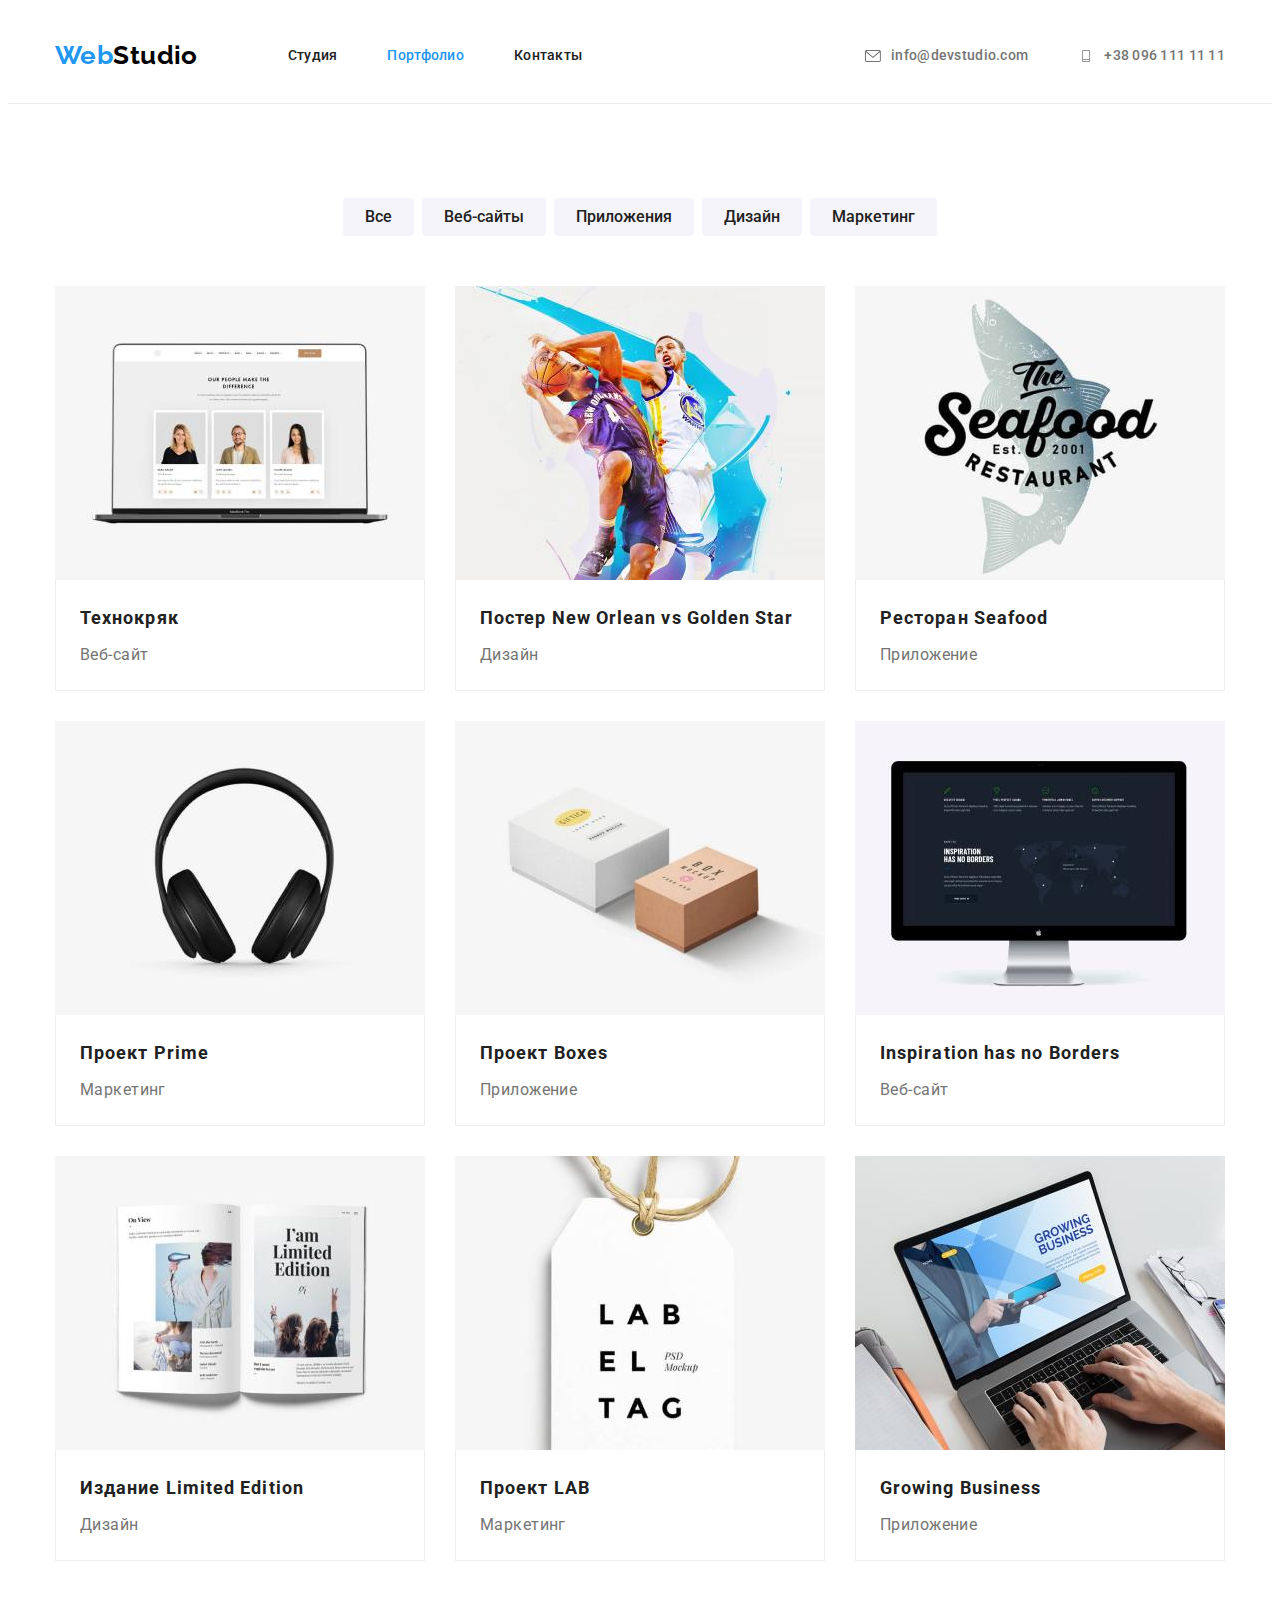
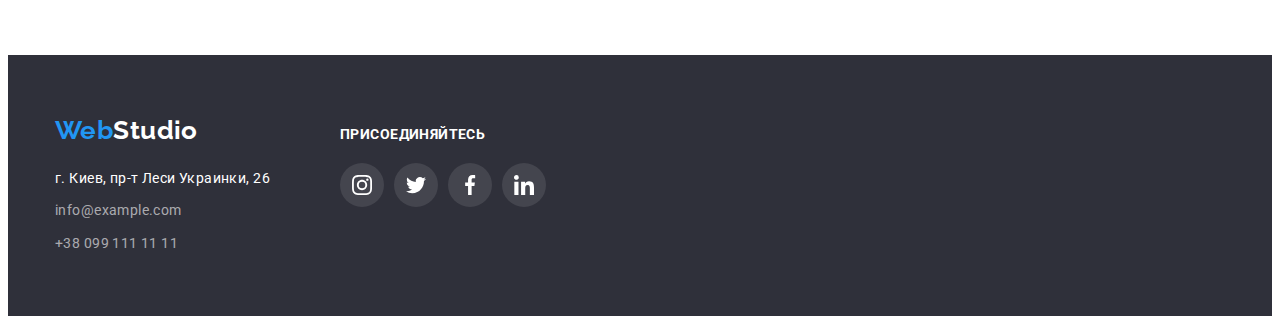
==== portfolio.html @ ec6170cc "Initial commit" ====
<!DOCTYPE html>
<html lang="ru">

<head>
    <meta http-equiv="X-UA-Compatible" content="IE=edge">
    <meta name="viewport" content="width=device-width, initial-scale=1.0">
    <meta charset="UTF-8">
    <title>WebStudio</title>
    <!-- Шрифты -->
    <link rel="preconnect" href="https://fonts.googleapis.com">
    <link rel="preconnect" href="https://fonts.gstatic.com" crossorigin>
    <link
        href="https://fonts.googleapis.com/css2?family=Raleway:wght@700&family=Roboto:wght@400;500;700;900&display=swap"
        rel="stylesheet">
    <link rel="stylesheet" href="node_modules/modern-normalize/modern-normalize.css">

    <link rel="stylesheet" href="./styles/styles.css">
</head>

<body>
    <!--Шапка-->
    <header class="header">
        <div class="container main-nav">
            <a href="./index.html" class="logo"><span class="web">Web</span>Studio</a>
            <nav class="nav">
                <ul class="site-nav list">
                    <li class="item"><a href="./index.html" class="link">Студия</a></li>
                    <li class="item"><a href="./portfolio.html" class="link current">Портфолио</a></li>
                    <li class="item"><a href="" class="link">Контакты</a></li>
                </ul>
            </nav>

            <ul class="contacts list">
                <li class="item"><a href="mailto:info@devstudio.com" class="link">
                        <svg class="contacts-icon-header" width="16px" height="12px">
                            <use href="./images/icons.svg#icon-letter"></use>
                        </svg> info@devstudio.com</a></li>
                <li class="item"><a href="tel:+380961111111" class="link">
                        <svg class="contacts-icon-header" width="16px" height="12px">
                            <use href="./images/icons.svg#icon-tel"></use>
                        </svg> +38 096 111 11 11</a></li>
            </ul>
        </div>
    </header>

    <main>

        <!-- hero -->

        <section class="hero-portfolio section">
            <div class="container">
                <h1 class="hidden">Список работ</h1>
                <ul class="buttons list">
                    <li class="item"><button class="button-filter" type="button">Все</button></li>
                    <li class="item"><button class="button-filter" type="button">Веб-сайты</button></li>
                    <li class="item"><button class="button-filter" type="button">Приложения</button></li>
                    <li class="item"><button class="button-filter" type="button">Дизайн</button></li>
                    <li class="item"><button class="button-filter" type="button">Маркетинг</button></li>
                </ul>

                <ul class="projects list">
                    <li class="project-item">
                        <a class="project-link" href="">
                            <img class="project-img" src="./images/portfolio/web-site/techno.jpg" alt="techno"
                                width="370" height="294">
                            <div class="img-desc">
                                <h2 class="project-title">Технокряк</h2>
                                <p class="project-desc">Веб-сайт</p>
                            </div>
                        </a>
                    </li>
                    <li class="project-item">
                        <a class="project-link" href="">
                            <img class="project-img" src="./images/portfolio/design/basketball.jpg" alt="poster"
                                width="370" height="294">
                            <div class="img-desc">
                                <h2 class="project-title">Постер New Orlean vs Golden Star</h2>
                                <p class="project-desc">Дизайн</p>
                            </div>
                        </a>
                    </li>
                    <li class="project-item">
                        <a class="project-link" href="">
                            <img class="project-img" src="./images/portfolio/apps/seafood.jpg" alt="seafood" width="370"
                                height="294">
                            <div class="img-desc">
                                <h2 class="project-title">Ресторан Seafood</h2>
                                <p class="project-desc">Приложение</p>
                            </div>
                        </a>
                    </li>
                    <li class="project-item">
                        <a class="project-link" href="">
                            <img class="project-img" src="./images/portfolio/marketing/headphones.jpg" alt="prime"
                                width="370" height="294">
                            <div class="img-desc">
                                <h2 class="project-title">Проект Prime</h2>
                                <p class="project-desc">Маркетинг</p>
                            </div>
                        </a>
                    </li>
                    <li class="project-item">
                        <a class="project-link" href="">
                            <img class="project-img" src="./images/portfolio/apps/boxes.jpg" alt="boxes" width="370"
                                height="294">
                            <div class="img-desc">
                                <h2 class="project-title">Проект Boxes</h2>
                                <p class="project-desc">Приложение</p>
                            </div>
                        </a>
                    </li>
                    <li class="project-item">
                        <a class="project-link" href="">
                            <img class="project-img" src="./images/portfolio/web-site/inspiration.jpg" alt="inspiration"
                                width="370" height="294">
                            <div class="img-desc">
                                <h2 class="project-title">Inspiration has no Borders</h2>
                                <p class="project-desc">Веб-сайт</p>
                            </div>
                        </a>
                    </li>
                    <li class="project-item">
                        <a class="project-link" href="">
                            <img class="project-img" src="./images/portfolio/design/limited.jpg" alt="lim edition"
                                width="370" height="294">
                            <div class="img-desc">
                                <h2 class="project-title">Издание Limited Edition</h2>
                                <p class="project-desc">Дизайн</p>
                            </div>
                        </a>
                    </li>
                    <li class="project-item">
                        <a class="project-link" href="">
                            <img class="project-img" src="./images/portfolio/marketing/lab.jpg" alt="lab" width="370"
                                height="294">
                            <div class="img-desc">
                                <h2 class="project-title">Проект LAB</h2>
                                <p class="project-desc">Маркетинг</p>
                            </div>
                        </a>
                    </li>
                    <li class="project-item">
                        <a class="project-link" href="">
                            <img class="project-img" src="./images/portfolio/apps/business.jpg" alt="business"
                                width="370" height="294">
                            <div class="img-desc">
                                <h2 class="project-title">Growing Business</h2>
                                <p class="project-desc">Приложение</p>
                            </div>
                        </a>
                    </li>
                </ul>
            </div>
        </section>
    </main>

    <!-- footer -->

    <footer class="footer">
        <div class="container">
            <div>
                <a href="./index.html" class="logo-footer"><span class="web">Web</span>Studio</a>
                <address class="address">
                    <ul class="address-list list">
                        <li class="item"><a href="https://goo.gl/maps/XhM94hMd3VPiRtqM8" class="map" target="_blank"
                                rel="noreferrer noopener">г. Киев,
                                пр-т Леси Украинки, 26</a></li>
                        <li class="item"><a href="mailto:info@example.com" class="mail-tel">info@example.com</a></li>
                        <li class="item"><a href="tel:+380991111111" class="mail-tel">+38 099 111 11 11</a></li>
                    </ul>
                </address>
            </div>
            <div class="social">
                <h3 class="connect">присоединяйтесь</h3>
                <ul class="contacts-social list">
                    <li><a class="contacts-social-link" href="">
                            <svg class="contacts-social-list item" width="20px" height="20px">
                                <use class="contacts-icon" href="./images/icons.svg#icon-instagram"></use>
                            </svg>
                        </a></li>
                    <li><a class="contacts-social-link" href="">
                            <svg class="contacts-social-list item" width="20px" height="20px">
                                <use class="contacts-icon" href="./images/icons.svg#icon-twitter"></use>
                            </svg>
                        </a></li>
                    <li><a class="contacts-social-link" href="">
                            <svg class="contacts-social-list item" width="20px" height="20px">
                                <use class="contacts-icon" href="./images/icons.svg#icon-facebook"></use>
                            </svg>
                        </a></li>
                    <li><a class="contacts-social-link" href="">
                            <svg class="contacts-social-list item" width="20px" height="20px">
                                <use class="contacts-icon" href="./images/icons.svg#icon-linkedin"></use>
                            </svg>
                        </a></li>
                </ul>
            </div>
        </div>
    </footer>
</body>

</html>
---- styles/styles.css ----
:root {
  --primary-text-color: #757575;
  --title-text-color: #212121;
  --accent-color: #2196f3;
  --white-color: #ffffff;
  --background-color: #2f303a;
  --bg-color-button: #188ce8;
  --background-team-buttons: #f5f4fa;
  --background-icon-quality: #f5f4fa;
  --text-black: #000000;
  --mail-tel-color: rgba(255, 255, 255, 0.6);
  --border-color: #ececec;
  --border-color-img: #eeeeee;
  --contacts-icon-color: #757575;
  --customers-icon-fill: #afb1b8;
  --contacts-social-link-bg: rgba(255, 255, 255, 0.1);
}

/* утилиты */

html {
  box-sizing: border-box;
}

*,
*::before,
*::after {
  box-sizing: inherit;
}

h1,
h2,
h3,
h4,
h5,
h6,
p {
  margin: 0;
}

ul {
  margin: 0;
  padding: 0;
}

img {
  display: block;
  max-width: 100%;
  height: auto;
}

.section {
  padding: 94px 0;
}

.list {
  list-style: none;
}

.container {
  width: 1200px;
  padding-left: 15px;
  padding-right: 15px;
  margin-left: auto;
  margin-right: auto;
}

.hidden {
  position: absolute;
  width: 1px;
  height: 1px;
  margin: -1px;
  border: 0;
  padding: 0;

  white-space: nowrap;
  clip-path: inset(100%);
  clip: rect(0 0 0 0);
  overflow: hidden;
}

body {
  font-family: 'Roboto', sans-serif;
  letter-spacing: 0.03em;
  font-size: 14px;
  color: var(--title-text-color);
  background-color: var(--white-color);
}

/* header */
.header {
  border-bottom: 1px solid var(--border-color);
}

/* main nav */
.main-nav {
  display: flex;
  align-items: center;
}

/* Logo */

.logo {
  padding-bottom: 32px;
  padding-top: 32px;

  font-family: 'Raleway', sans-serif;
  font-weight: 700;
  font-size: 26px;
  line-height: 1.2;

  color: var(--text-black);
  text-decoration: none;
}

.web {
  color: var(--accent-color);
}

/* site nav */
.site-nav {
  display: flex;
  margin-left: 90px;
}

.site-nav > .item + .item {
  margin-left: 50px;
}

.site-nav .link {
  font-weight: 500;
  line-height: 1.14;
  letter-spacing: 0.02em;
  text-decoration: none;
  color: var(--title-text-color);
}

.site-nav .link:hover,
.site-nav .link:focus {
  color: var(--accent-color);
}

.site-nav .current {
  color: var(--accent-color);
}

/* Contacts */
.contacts {
  display: flex;
  margin-left: auto;
}

.contacts > .item + .item {
  margin-left: 50px;
}

.link {
  padding-bottom: 32px;
  padding-top: 32px;
}

.contacts .link {
  display: flex;

  font-weight: 500;
  line-height: 1.14;
  letter-spacing: 0.02em;
  text-decoration: none;
  align-items: center;
  color: var(--primary-text-color);
}

.contacts-icon-header {
  margin-right: 10px;
  fill: var(--contacts-icon-color);
}

.contacts .link:hover,
.contacts .link:focus {
  color: var(--accent-color);
}

.contacts .link:hover .contacts-icon-header,
.contacts .link:focus .contacts-icon-header {
  fill: currentColor;
}

/* Hero */

.hero {
  max-width: 1600px;
  height: 600px;
  padding: 200px 0;
  text-align: center;
  margin-left: auto;
  margin-right: auto;

  background-color: #c4c4c4;
  background-image: linear-gradient(rgba(47, 48, 58, 0.4), rgba(47, 48, 58, 0.4)),
    url(../images/hero/backgroundpic.jpg);
  background-position: center;
}

.hero-title {
  width: 696px;
  margin-left: auto;
  margin-right: auto;
  margin-bottom: 30px;

  font-weight: 900;
  font-size: 44px;
  line-height: 1.36;
  letter-spacing: 0.06em;
  align-items: center;
  text-transform: uppercase;
  color: var(--white-color);
}

/* button */

.button {
  padding: 10px 32px;
  border: 0;
  font-family: inherit;
  font-weight: 700;
  font-size: 16px;
  line-height: 1.88;
  letter-spacing: 0.06em;
  box-shadow: 0px 4px 4px rgba(0, 0, 0, 0.15);
  border-radius: 4px;
  color: var(--white-color);
  background-color: var(--accent-color);
}

.button:hover,
.button:focus {
  background-color: var(--bg-color-button);
}

/* качества */

.list-works {
  display: flex;
  align-items: center;
}

.list-works > .item {
  width: 270px;
}
.list-works .item + .item {
  margin-left: 30px;
}

.section-title {
  margin-bottom: 10px;

  font-size: 14px;
  line-height: 1.14;
  text-transform: uppercase;
}

.title {
  font-size: 14px;
  line-height: 1.71;
  color: var(--primary-text-color);
}

.icons-quality {
  display: flex;
  height: 120px;
  margin-bottom: 30px;
  justify-content: center;
  align-items: center;
  background-color: var(--background-icon-quality);
}

/* featurs */

.featurs {
  padding-top: 0;
}

.featurs-title,
.team-title {
  margin-bottom: 50px;
  font-size: 36px;
  line-height: 1.17;
  text-align: center;
}

.featurs-list,
.team-list {
  display: flex;
}

.featurs-list .item + .item {
  margin-left: 30px;
}

/* Team */
.team {
  margin: 0;
  background-color: var(--background-team-buttons);
}

/* .team-title с .featurs-title */

.image-list {
  background-color: var(--white-color);
  box-shadow: 0px 1px 3px rgba(0, 0, 0, 0.12), 0px 1px 1px rgba(0, 0, 0, 0.14),
    0px 2px 1px rgba(0, 0, 0, 0.2);
  border-radius: 0px 0px 4px 4px;
}

.team-pic {
  display: block;
}

.team-desc {
  display: block;
  padding: 30px 32px;
  text-align: center;
  margin: 0 auto;
}

.team-name {
  margin-bottom: 10px;
}

.team-spec {
  color: var(--primary-text-color);
}

.team-list > .item + .item {
  margin-left: 30px;
}

.team-social {
  display: flex;
  margin-top: 16px;
}

.team-social > .item + .item {
  margin-left: 10px;
}

.team-social-item {
  display: flex;
}

.social-item-link {
  display: flex;
  align-items: center;
  justify-content: center;
  width: 44px;
  height: 44px;

  border-radius: 50%;
  background-color: var(--white-color);
}

.team-social-icon {
  fill: var(--customers-icon-fill);
}

.social-item-link:hover .team-social-icon,
.social-item-link:focus .team-social-icon {
  fill: var(--white-color);
}

.social-item-link:hover,
.social-item-link:focus {
  background-color: var(--accent-color);
}

/* customers */

.regular-customers {
  margin-bottom: 50px;

  font-weight: 700;
  font-size: 36px;
  line-height: 1.17;
  text-align: center;
}

.customers {
  display: flex;
}

.customers-link {
  display: flex;
  align-items: center;
  justify-content: center;

  width: 170px;
  height: 92px;
  border: 1px solid var(--customers-icon-fill);
  border-radius: 4px;
}

.customers > .item + .item {
  margin-left: 30px;
}

.client-icon {
  fill: var(--customers-icon-fill);
}

.customers-link:hover,
.customers-link:focus {
  border-color: var(--accent-color);
}

.customers-link:hover .client-icon,
.customers-link:focus .client-icon {
  fill: var(--accent-color);
}

/* footer */

.footer .container {
  display: flex;
  align-items: baseline;
}

.footer {
  padding: 60px 0;
  background-color: var(--background-color);
}

.logo-footer {
  display: block;
  font-family: 'Raleway', sans-serif;
  font-weight: 700;
  font-size: 26px;
  line-height: 1.2;
  color: var(--white-color);
  text-decoration: none;
}

.address {
  display: inline-flex;
}

.address-list {
  display: block;
  margin-top: 20px;
}

.address-list .item + .item {
  margin-top: 9px;
}

.address-list .map {
  font-style: normal;
  line-height: 1.71;
  color: var(--white-color);
  text-decoration: none;
}

.address-list .mail-tel {
  font-style: normal;
  line-height: 1.71;
  color: var(--mail-tel-color);
  text-decoration: none;
}

.address-list .mail-tel:hover,
.address-list .mail-tel:focus {
  color: var(--accent-color);
}

/* присоединяйтесь */

.social {
  align-items: center;
  margin-left: 70px;
}

.connect {
  margin-bottom: 20px;

  font-weight: 700;
  font-size: 14px;
  line-height: 1.14;
  text-transform: uppercase;
  color: var(--white-color);
}

.contacts-social {
  display: flex;
  gap: 10px;
}

.contacts-social-link {
  display: flex;
  align-items: center;
  justify-content: center;

  width: 44px;
  height: 44px;
  border-radius: 50%;
  background: var(--contacts-social-link-bg);
}

.contacts-icon {
  fill: var(--white-color);
}

.contacts-social-link:hover,
.contacts-social-link:focus {
  background-color: var(--accent-color);
}

/* Портфолио */

/* кнопки-фильтры */

.buttons {
  display: flex;
  margin-bottom: 50px;
  justify-content: center;
}

.buttons .item + .item {
  margin-left: 8px;
}

.button-filter {
  cursor: pointer;
  padding: 6px 22px;
  font-family: inherit;
  font-weight: 500;
  font-size: 16px;
  line-height: 1.62;
  text-align: center;
  border-radius: 4px;
  border: 0;
  color: var(--title-text-color);
  background-color: var(--background-team-buttons);
}

.button-filter:hover,
.button-filter:focus {
  color: var(--white-color);
  background-color: var(--accent-color);
  box-shadow: 0px 3px 1px rgba(0, 0, 0, 0.1), 0px 1px 2px rgba(0, 0, 0, 0.08),
    0px 2px 2px rgba(0, 0, 0, 0.12);
}

/* projects */
.projects {
  display: flex;
  flex-wrap: wrap;
  gap: 30px;
}

.project-img {
  display: block;
  background-color: var(--white-color);
}
.project-item {
  display: flex;
}

.project-link:hover,
.project-link:focus {
  box-shadow: 1px 1px rgba(0, 0, 0, 0.12), 0px 4px 4px rgba(0, 0, 0, 0.06),
    1px 4px 6px rgba(0, 0, 0, 0.16);
}

.project-title {
  margin-bottom: 4px;
  font-weight: 700;
  font-size: 18px;
  line-height: 2;
  letter-spacing: 0.06em;
  color: var(--title-text-color);
}

.project-desc {
  font-size: 16px;
  line-height: 1.88;
  color: var(--primary-text-color);
}

.img-desc {
  padding: 20px 24px;
  border-right: 1px solid var(--border-color-img);
  border-left: 1px solid var(--border-color-img);
  border-bottom: 1px solid var(--border-color-img);
}

.projects .project-link {
  text-decoration: none;
}
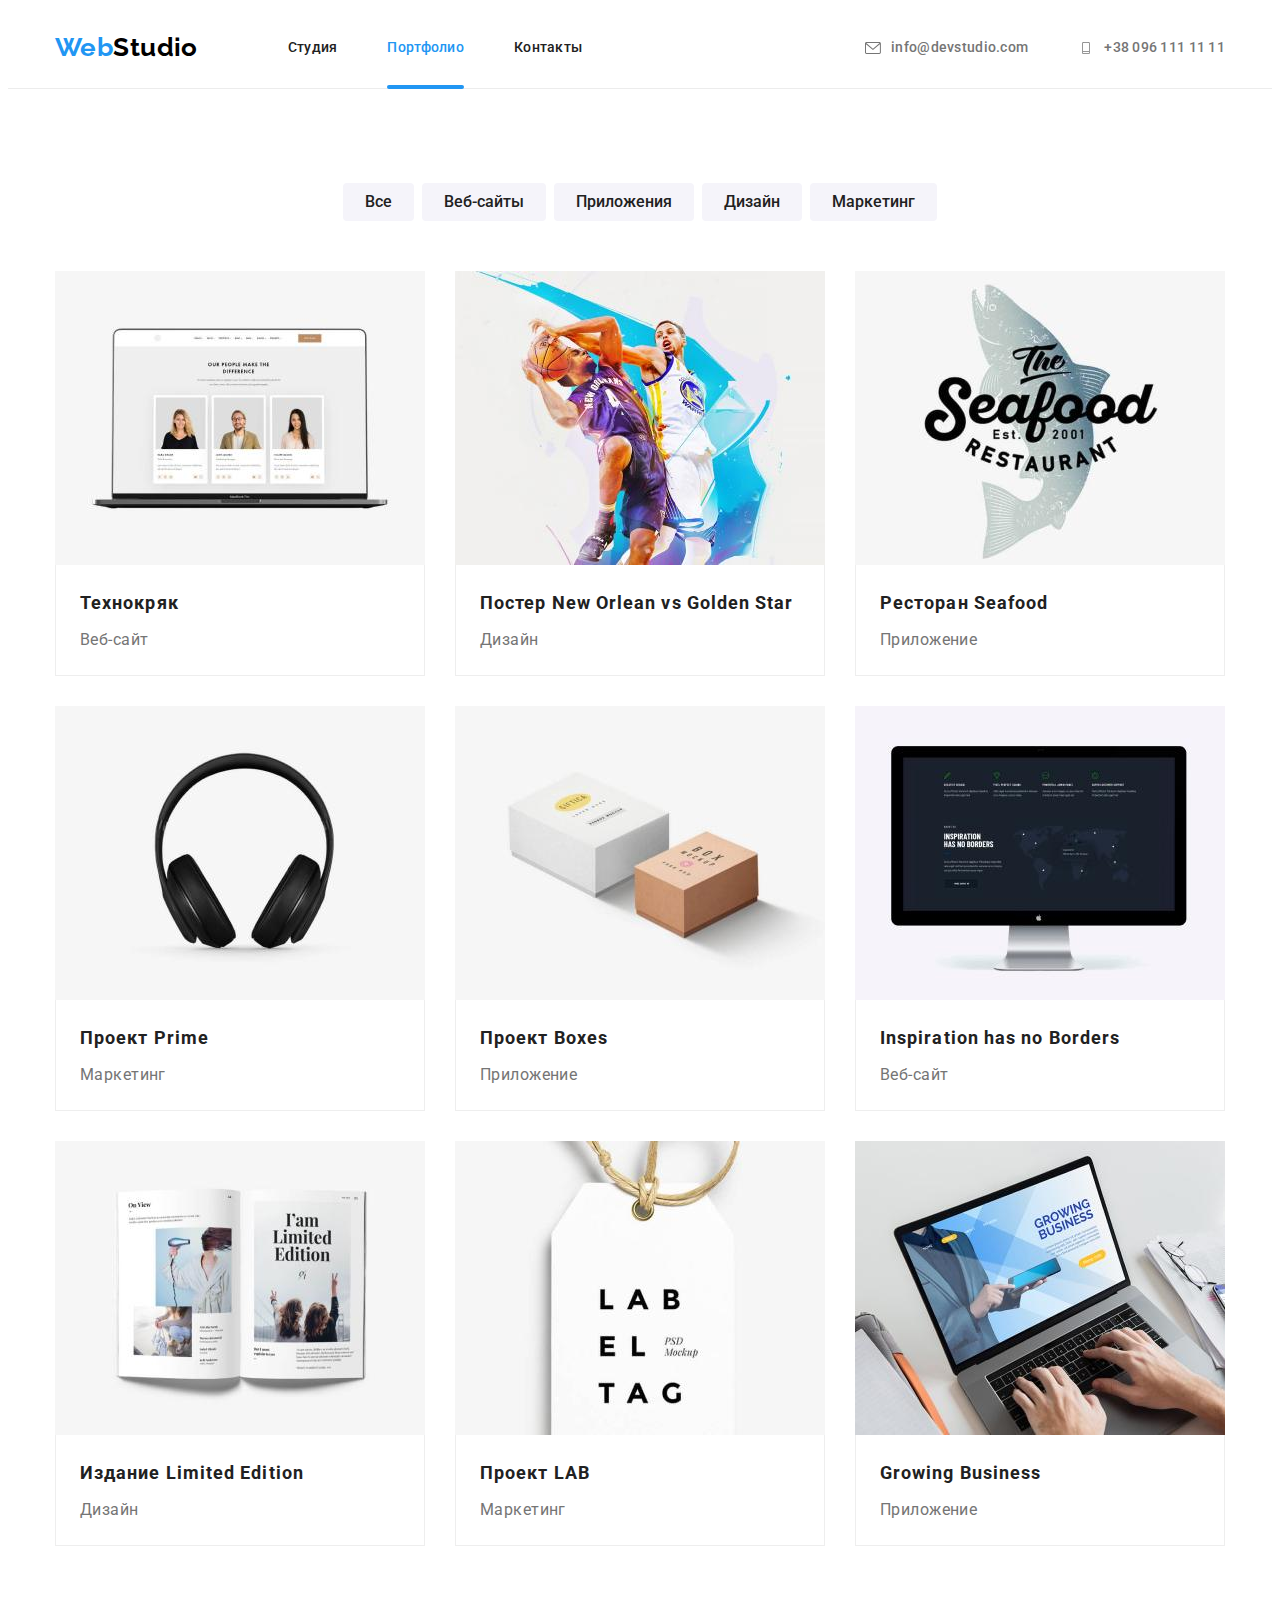
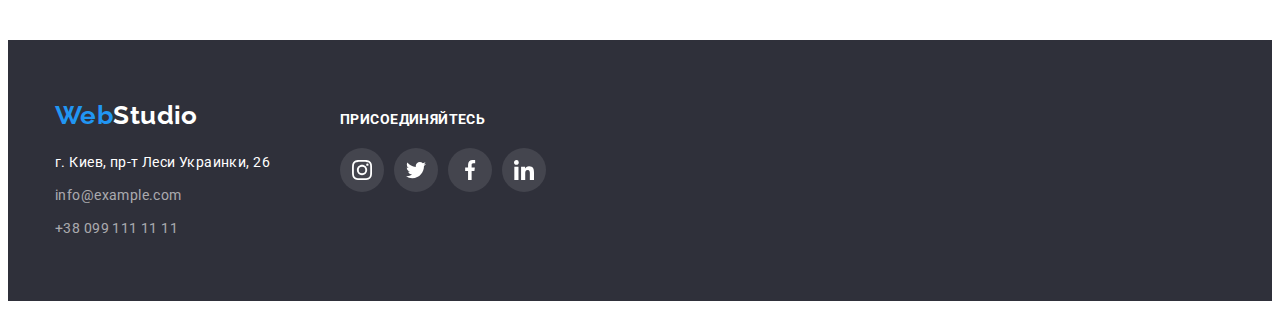
==== commit ca130177: "animation" ====
--- a/portfolio.html
+++ b/portfolio.html
@@ -24,11 +24,12 @@
             <a href="./index.html" class="logo"><span class="web">Web</span>Studio</a>
             <nav class="nav">
                 <ul class="site-nav list">
-                    <li class="item"><a href="./index.html" class="link">Студия</a></li>
-                    <li class="item"><a href="./portfolio.html" class="link current">Портфолио</a></li>
-                    <li class="item"><a href="" class="link">Контакты</a></li>
+                    <li class="item"><a href="./index.html" class="nav-link">Студия</a></li>
+                    <li class="item"><a href="./portfolio.html" class="nav-link current">Портфолио</a></li>
+                    <li class="item"><a href="" class="nav-link">Контакты</a></li>
                 </ul>
             </nav>
+
 
             <ul class="contacts list">
                 <li class="item"><a href="mailto:info@devstudio.com" class="link">
--- a/styles/styles.css
+++ b/styles/styles.css
@@ -89,6 +89,7 @@
 
 /* header */
 .header {
+  /* display: block; */
   border-bottom: 1px solid var(--border-color);
 }
 
@@ -101,9 +102,6 @@
 /* Logo */
 
 .logo {
-  padding-bottom: 32px;
-  padding-top: 32px;
-
   font-family: 'Raleway', sans-serif;
   font-weight: 700;
   font-size: 26px;
@@ -127,21 +125,39 @@
   margin-left: 50px;
 }
 
-.site-nav .link {
+.nav-link {
+  display: flex;
+  position: relative;
+  padding: 32px 0;
+
   font-weight: 500;
   line-height: 1.14;
   letter-spacing: 0.02em;
   text-decoration: none;
+
   color: var(--title-text-color);
-}
-
-.site-nav .link:hover,
-.site-nav .link:focus {
+
+  transition: color 250ms cubic-bezier(0.4, 0, 0.2, 1);
+}
+
+.nav-link:hover,
+.nav-link:focus {
   color: var(--accent-color);
 }
 
-.site-nav .current {
+.current {
   color: var(--accent-color);
+}
+
+.current::after {
+  display: inline-block;
+  position: absolute;
+  content: '';
+  width: 100%;
+  height: 4px;
+  bottom: -1px;
+  border-radius: 2px;
+  background-color: var(--accent-color);
 }
 
 /* Contacts */
@@ -168,6 +184,8 @@
   text-decoration: none;
   align-items: center;
   color: var(--primary-text-color);
+
+  transition: color 250ms cubic-bezier(0.4, 0, 0.2, 1);
 }
 
 .contacts-icon-header {
@@ -230,6 +248,8 @@
   border-radius: 4px;
   color: var(--white-color);
   background-color: var(--accent-color);
+
+  transition: color 250ms cubic-bezier(0.4, 0, 0.2, 1);
 }
 
 .button:hover,
@@ -297,6 +317,29 @@
   margin-left: 30px;
 }
 
+.featurs-item {
+  display: block;
+  position: relative;
+}
+
+.featurs-desc {
+  display: flex;
+  position: absolute;
+  width: 100%;
+  height: 70px;
+  bottom: 0;
+  left: 0;
+
+  font-weight: 700;
+  line-height: 1.14;
+  align-items: center;
+  justify-content: center;
+  text-transform: uppercase;
+
+  color: var(--white-color);
+  background-color: rgba(47, 48, 58, 0.8);
+}
+
 /* Team */
 .team {
   margin: 0;
@@ -357,10 +400,14 @@
 
   border-radius: 50%;
   background-color: var(--white-color);
+
+  transition: background-color 250ms cubic-bezier(0.4, 0, 0.2, 1);
 }
 
 .team-social-icon {
   fill: var(--customers-icon-fill);
+
+  transition: fill 250ms cubic-bezier(0.4, 0, 0.2, 1);
 }
 
 .social-item-link:hover .team-social-icon,
@@ -397,6 +444,8 @@
   height: 92px;
   border: 1px solid var(--customers-icon-fill);
   border-radius: 4px;
+
+  transition: border-color 250ms cubic-bezier(0.4, 0, 0.2, 1);
 }
 
 .customers > .item + .item {
@@ -405,6 +454,8 @@
 
 .client-icon {
   fill: var(--customers-icon-fill);
+
+  transition: fill 250ms cubic-bezier(0.4, 0, 0.2, 1);
 }
 
 .customers-link:hover,
@@ -464,6 +515,8 @@
   line-height: 1.71;
   color: var(--mail-tel-color);
   text-decoration: none;
+
+  transition: color 250ms cubic-bezier(0.4, 0, 0.2, 1);
 }
 
 .address-list .mail-tel:hover,
@@ -502,6 +555,8 @@
   height: 44px;
   border-radius: 50%;
   background: var(--contacts-social-link-bg);
+
+  transition: background-color 250ms cubic-bezier(0.4, 0, 0.2, 1);
 }
 
 .contacts-icon {
@@ -539,6 +594,10 @@
   border: 0;
   color: var(--title-text-color);
   background-color: var(--background-team-buttons);
+
+  transition: color 250ms cubic-bezier(0.4, 0, 0.2, 1),
+    background-color 250ms cubic-bezier(0.4, 0, 0.2, 1),
+    box-shadow 250ms cubic-bezier(0.4, 0, 0.2, 1);
 }
 
 .button-filter:hover,
@@ -562,10 +621,11 @@
 }
 .project-item {
   display: flex;
-}
-
-.project-link:hover,
-.project-link:focus {
+  /* transition: box-shadow 250ms cubic-bezier(0.4, 0, 0.2, 1); */
+}
+
+.projects .project-link:hover,
+.projects .project-link:focus {
   box-shadow: 1px 1px rgba(0, 0, 0, 0.12), 0px 4px 4px rgba(0, 0, 0, 0.06),
     1px 4px 6px rgba(0, 0, 0, 0.16);
 }
@@ -594,4 +654,33 @@
 
 .projects .project-link {
   text-decoration: none;
-}
+  transition: box-shadow 250ms cubic-bezier(0.4, 0, 0.2, 1);
+}
+
+.backdrop {
+  position: fixed;
+  top: 0;
+  left: 0;
+
+  width: 100%;
+  height: 1024px;
+
+  background: rgba(0, 0, 0, 0.2);
+}
+
+.backdrop.is-hidden {
+  opacity: 0;
+  pointer-events: none;
+}
+
+.modal {
+  position: absolute;
+  top: 50%;
+  left: 50%;
+  transform: translate(-50%, -50%);
+
+  width: 528px;
+  height: 581px;
+
+  background-color: var(--white-color);
+}
